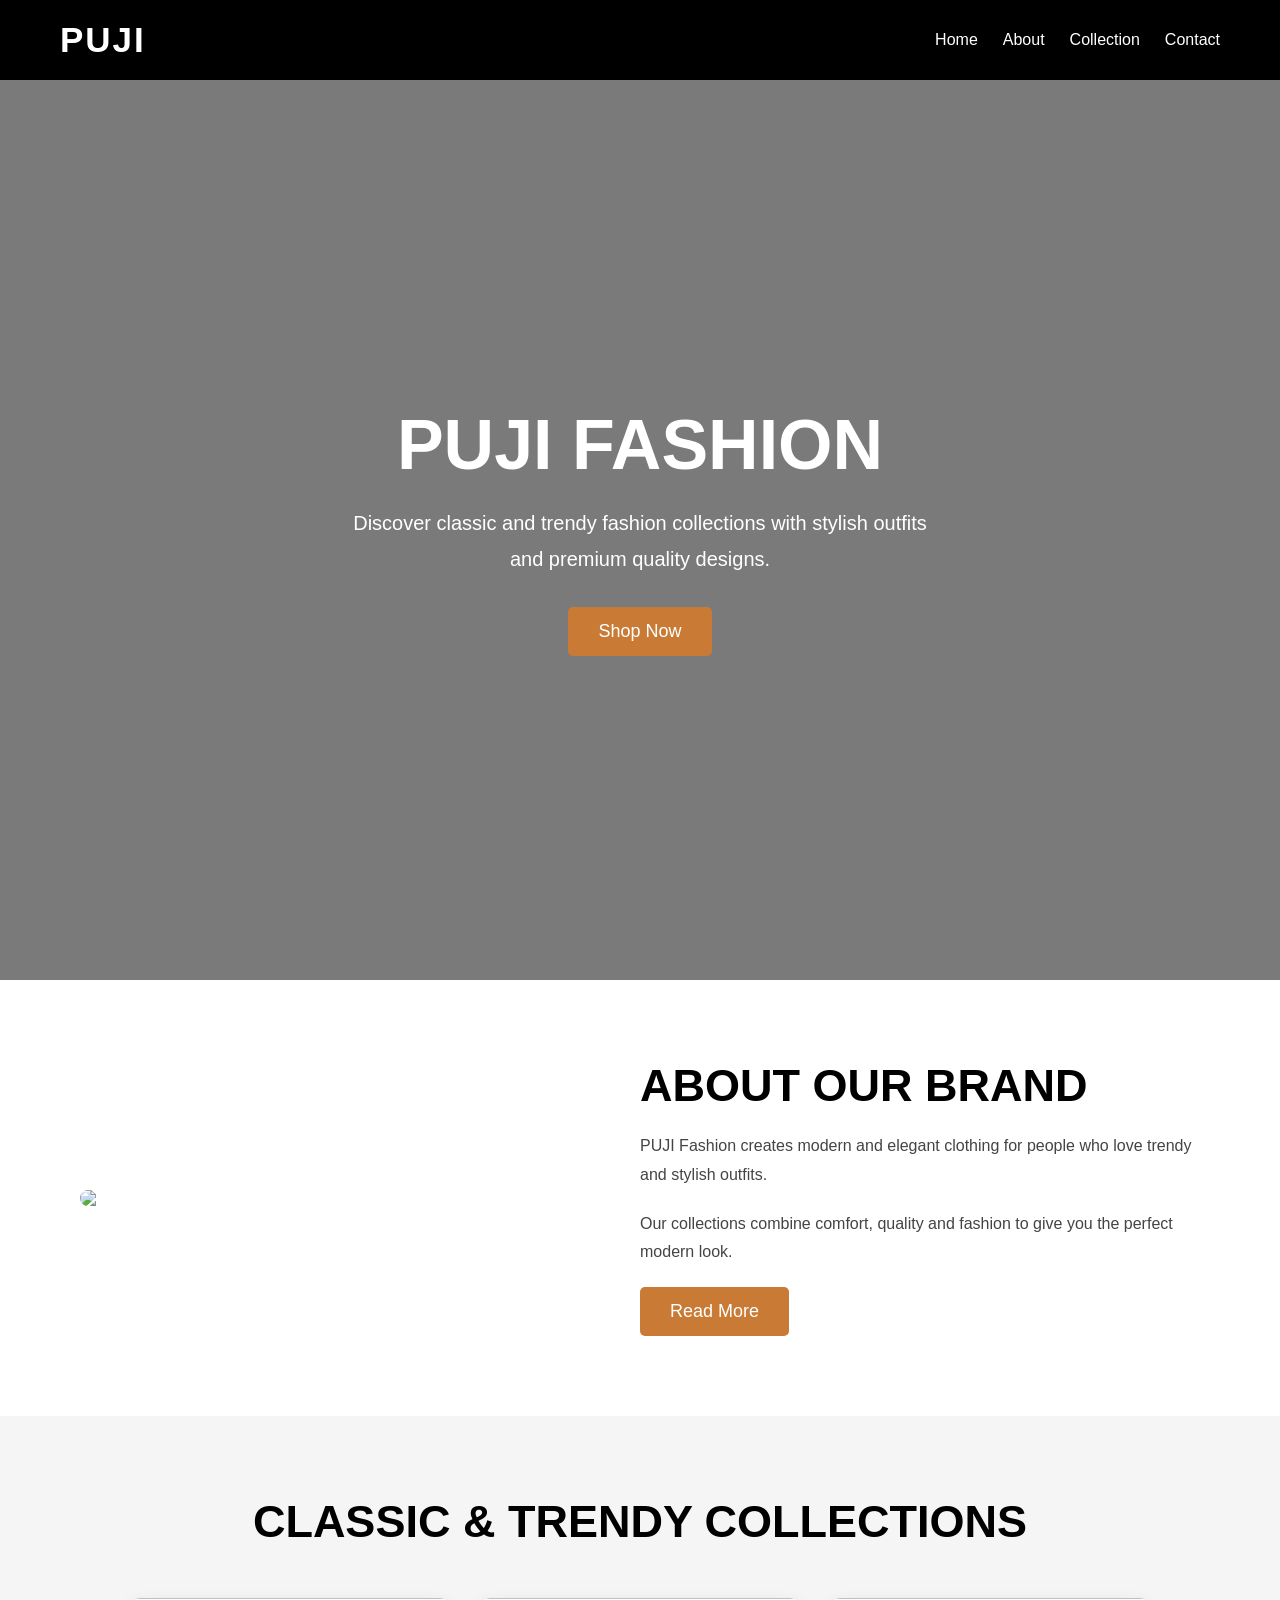
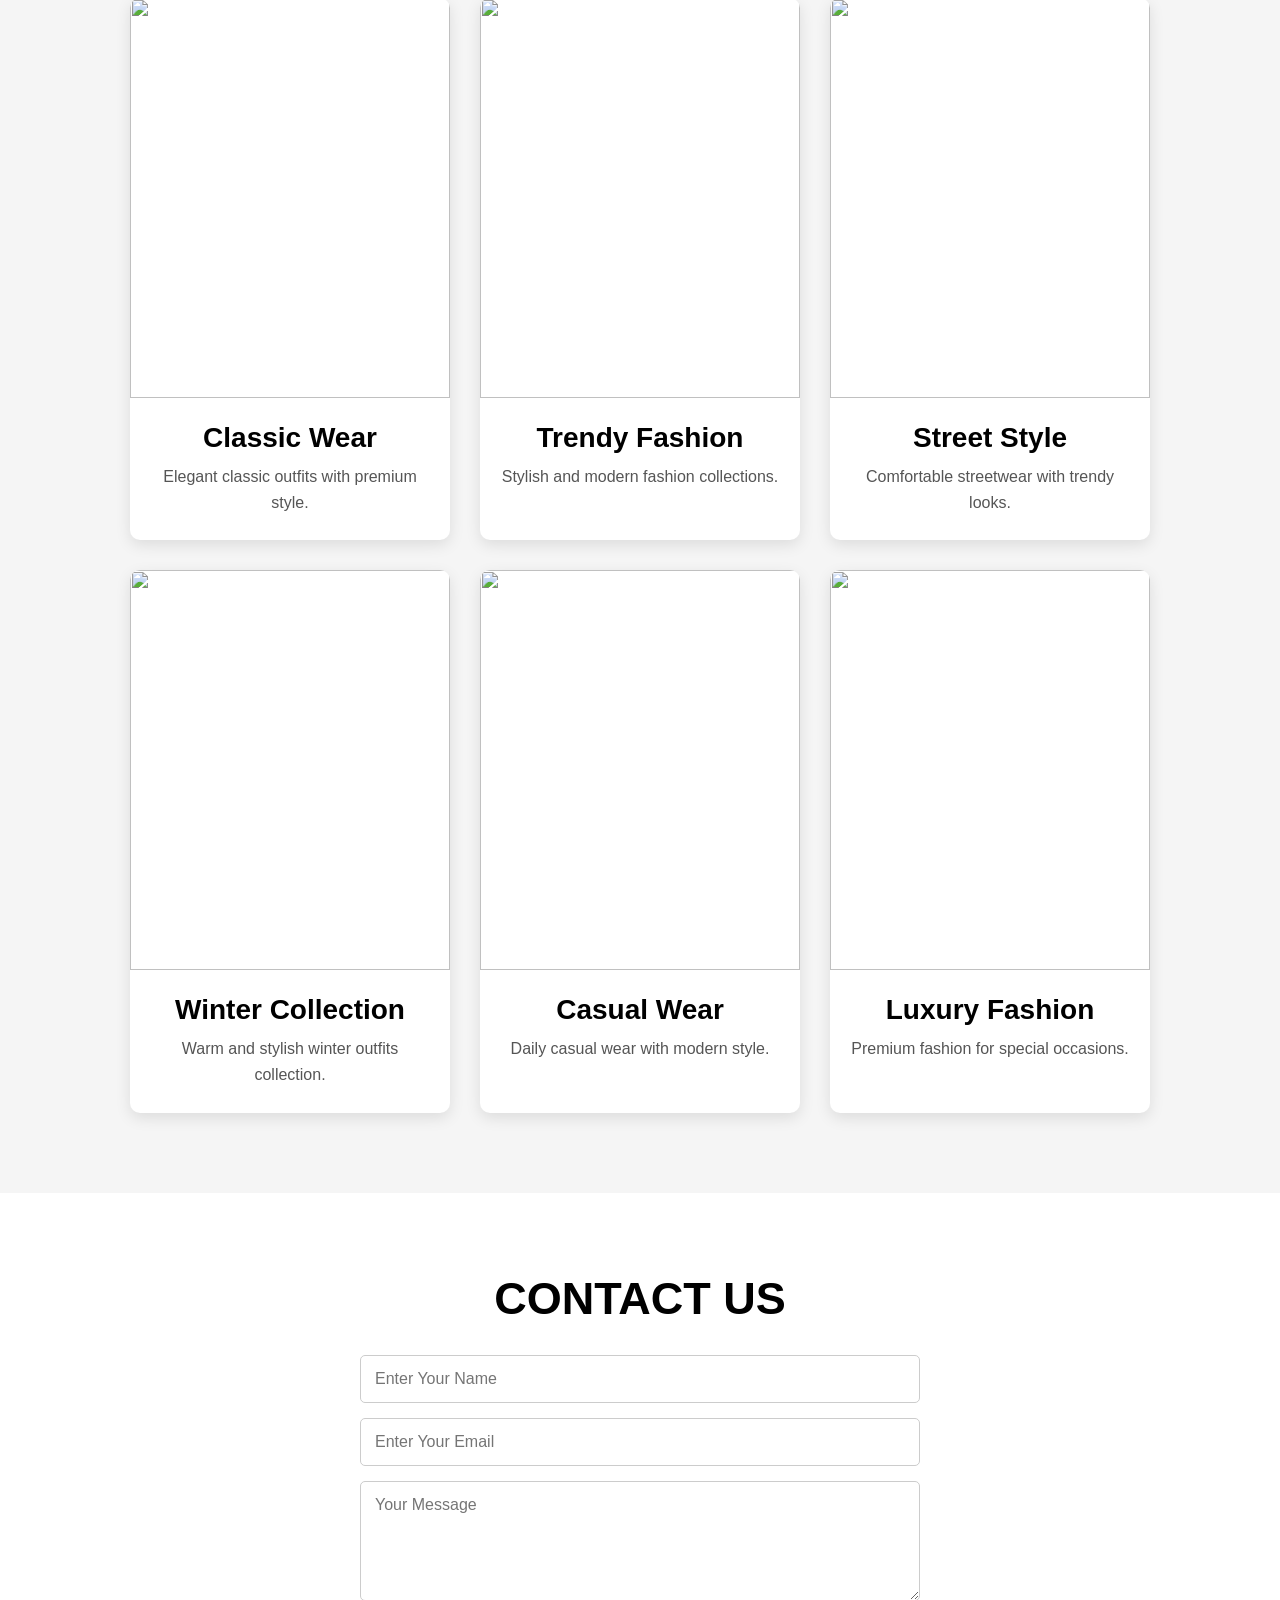
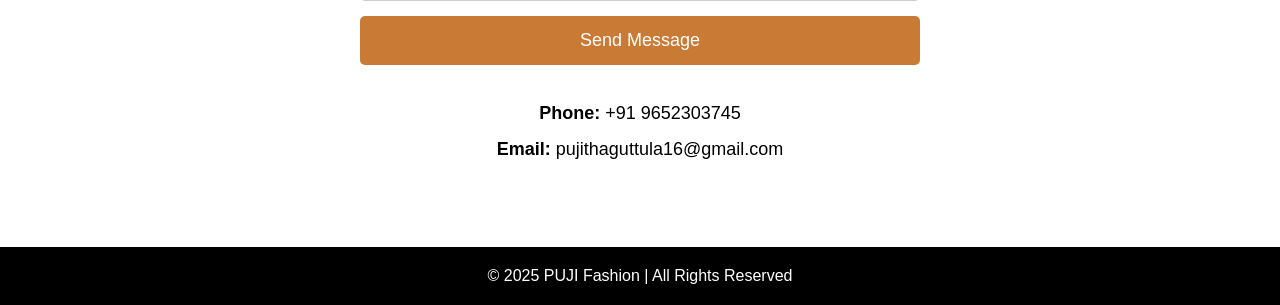
==== index.html @ 6d29a734 "Add files via upload" ====
<!DOCTYPE html>
<html lang="en">
<head>
  <meta charset="UTF-8">
  <meta name="viewport" content="width=device-width, initial-scale=1.0">

  <title>PUJI Fashion</title>

  <style>

    *{
      margin:0;
      padding:0;
      box-sizing:border-box;
      font-family:Arial, sans-serif;
    }

    body{
      background:#f5f5f5;
    }

    /* NAVBAR */

    nav{
      background:black;
      color:white;

      display:flex;
      justify-content:space-between;
      align-items:center;

      padding:20px 60px;
    }

    nav h1{
      font-size:35px;
      letter-spacing:2px;
    }

    nav ul{
      display:flex;
      list-style:none;
      gap:25px;
    }

    nav ul li a{
      color:white;
      text-decoration:none;
      font-size:16px;
    }

    nav ul li a:hover{
      color:gold;
    }

    /* HERO SECTION */

    .hero{

      height:100vh;

      background:
      linear-gradient(rgba(0,0,0,0.5),
      rgba(0,0,0,0.5)),

      url('https://images.unsplash.com/photo-1445205170230-053b83016050?w=1400');

      background-size:cover;
      background-position:center;

      display:flex;
      justify-content:center;
      align-items:center;

      text-align:center;
      color:white;
    }

    .hero-text h2{
      font-size:70px;
      margin-bottom:20px;
    }

    .hero-text p{
      font-size:20px;
      width:70%;
      margin:auto;
      line-height:1.8;
      margin-bottom:30px;
    }

    button{
      padding:14px 30px;
      background:#c97b36;
      color:white;
      border:none;
      border-radius:5px;
      font-size:18px;
      cursor:pointer;
    }

    button:hover{
      background:#a85f24;
    }

    /* ABOUT SECTION */

    .about{
      background:white;

      display:flex;
      justify-content:space-between;
      align-items:center;

      padding:80px;
    }

    .about img{
      width:400px;
      border-radius:10px;
    }

    .about-text{
      width:50%;
    }

    .about-text h2{
      font-size:45px;
      margin-bottom:20px;
    }

    .about-text p{
      line-height:1.8;
      color:#444;
      margin-bottom:20px;
    }

    /* COLLECTION SECTION */

    .collection{
      padding:80px;
      text-align:center;
    }

    .collection h2{
      font-size:45px;
      margin-bottom:50px;
    }

    .cards{
      display:flex;
      flex-wrap:wrap;
      justify-content:center;
      gap:30px;
    }

    .card{
      background:white;
      width:320px;

      border-radius:10px;
      overflow:hidden;

      box-shadow:0 5px 15px rgba(0,0,0,0.1);

      transition:0.3s;
    }

    .card:hover{
      transform:translateY(-10px);
    }

    .card img{
      width:100%;
      height:400px;
      object-fit:cover;
    }

    .card h3{
      margin:20px 0 10px;
      font-size:28px;
    }

    .card p{
      padding:0 20px 25px;
      line-height:1.6;
      color:#555;
    }

    /* CONTACT SECTION */

    .contact{
      background:white;
      padding:80px;
      text-align:center;
    }

    .contact h2{
      font-size:45px;
      margin-bottom:30px;
    }

    form{
      width:50%;
      margin:auto;

      display:flex;
      flex-direction:column;
      gap:15px;
    }

    input,
    textarea{
      padding:14px;
      font-size:16px;
      border:1px solid #ccc;
      border-radius:5px;
    }

    textarea{
      height:120px;
    }

    .details{
      margin-top:30px;
      line-height:2;
      font-size:18px;
    }

    /* FOOTER */

    footer{
      background:black;
      color:white;
      text-align:center;
      padding:20px;
    }

    /* RESPONSIVE */

    @media(max-width:900px){

      nav{
        flex-direction:column;
        gap:20px;
      }

      nav ul{
        flex-wrap:wrap;
        justify-content:center;
      }

      .hero-text h2{
        font-size:45px;
      }

      .hero-text p{
        width:90%;
      }

      .about{
        flex-direction:column;
        text-align:center;
        gap:30px;
      }

      .about img{
        width:100%;
      }

      .about-text{
        width:100%;
      }

      form{
        width:100%;
      }

    }

  </style>

</head>

<body>

  <!-- NAVBAR -->

  <nav>

    <h1>PUJI</h1>

    <ul>
      <li><a href="#">Home</a></li>
      <li><a href="#">About</a></li>
      <li><a href="#">Collection</a></li>
      <li><a href="#">Contact</a></li>
    </ul>

  </nav>

  <!-- HERO SECTION -->

  <section class="hero">

    <div class="hero-text">

      <h2>PUJI FASHION</h2>

      <p>
        Discover classic and trendy fashion collections
        with stylish outfits and premium quality designs.
      </p>

      <button>Shop Now</button>

    </div>

  </section>

  <!-- ABOUT SECTION -->

  <section class="about">

    <img src="https://images.unsplash.com/photo-1483985988355-763728e1935b?w=700">

    <div class="about-text">

      <h2>ABOUT OUR BRAND</h2>

      <p>
        PUJI Fashion creates modern and elegant clothing
        for people who love trendy and stylish outfits.
      </p>

      <p>
        Our collections combine comfort, quality and
        fashion to give you the perfect modern look.
      </p>

      <button>Read More</button>

    </div>

  </section>

  <!-- COLLECTION SECTION -->

  <section class="collection">

    <h2>CLASSIC & TRENDY COLLECTIONS</h2>

    <div class="cards">

      <!-- CARD 1 -->

      <div class="card">

        <img src="https://images.unsplash.com/photo-1521572267360-ee0c2909d518?w=700">

        <h3>Classic Wear</h3>

        <p>
          Elegant classic outfits with premium style.
        </p>

      </div>

      <!-- CARD 2 -->

      <div class="card">

        <img src="https://images.unsplash.com/photo-1496747611176-843222e1e57c?w=700">

        <h3>Trendy Fashion</h3>

        <p>
          Stylish and modern fashion collections.
        </p>

      </div>

      <!-- CARD 3 -->

      <div class="card">

        <img src="https://images.unsplash.com/photo-1512436991641-6745cdb1723f?w=700">

        <h3>Street Style</h3>

        <p>
          Comfortable streetwear with trendy looks.
        </p>

      </div>

      <!-- CARD 4 -->

      <div class="card">

        <img src="https://images.unsplash.com/photo-1509631179647-0177331693ae?w=700">

        <h3>Winter Collection</h3>

        <p>
          Warm and stylish winter outfits collection.
        </p>

      </div>

      <!-- CARD 5 -->

      <div class="card">

        <img src="https://images.unsplash.com/photo-1529139574466-a303027c1d8b?w=700">

        <h3>Casual Wear</h3>

        <p>
          Daily casual wear with modern style.
        </p>

      </div>

      <!-- CARD 6 -->

      <div class="card">

        <img src="https://images.unsplash.com/photo-1495385794356-15371f348c31?w=700">

        <h3>Luxury Fashion</h3>

        <p>
          Premium fashion for special occasions.
        </p>

      </div>

    </div>

  </section>

  <!-- CONTACT SECTION -->

  <section class="contact">

    <h2>CONTACT US</h2>

    <form>

      <input type="text" placeholder="Enter Your Name">

      <input type="email" placeholder="Enter Your Email">

      <textarea placeholder="Your Message"></textarea>

      <button>Send Message</button>

    </form>

    <div class="details">

      <p><b>Phone:</b> +91 9652303745</p>

      <p><b>Email:</b> pujithaguttula16@gmail.com</p>

    </div>

  </section>

  <!-- FOOTER -->

  <footer>

    <p>© 2025 PUJI Fashion | All Rights Reserved</p>

  </footer>

</body>
</html>
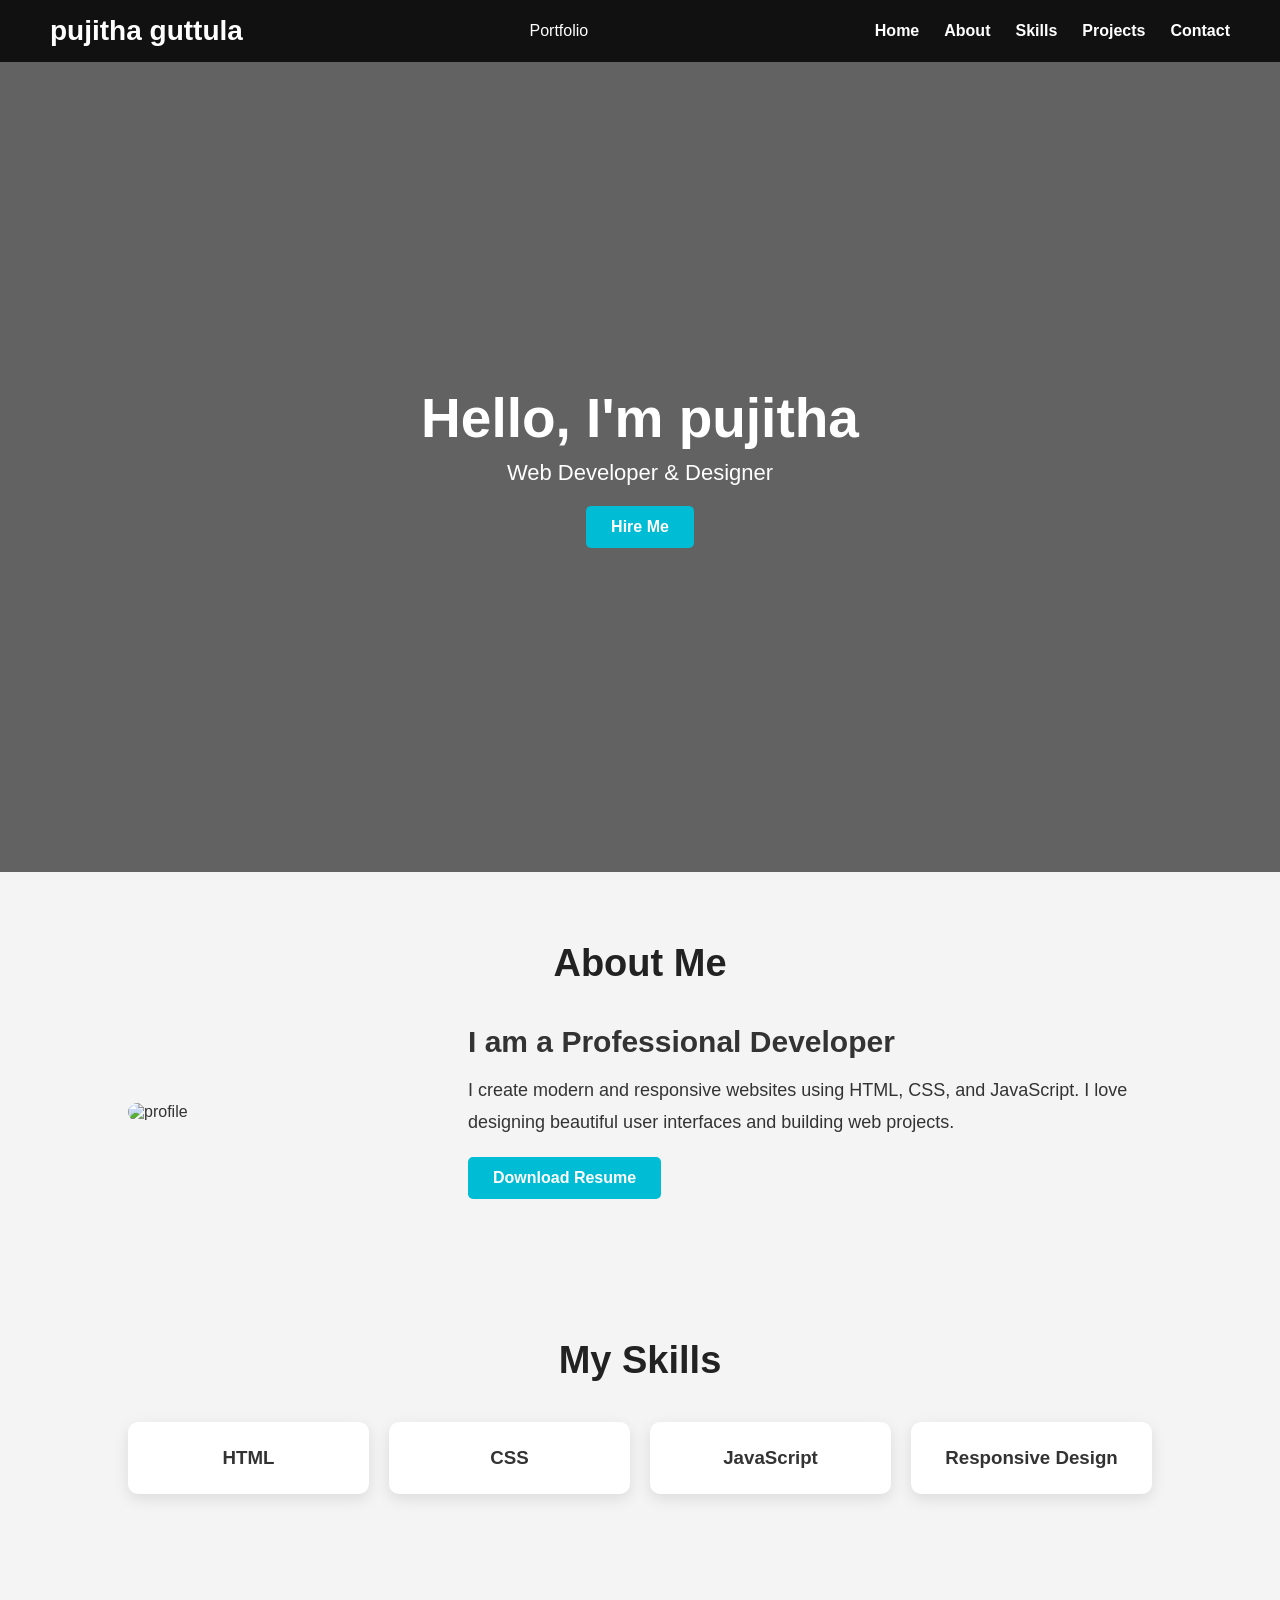
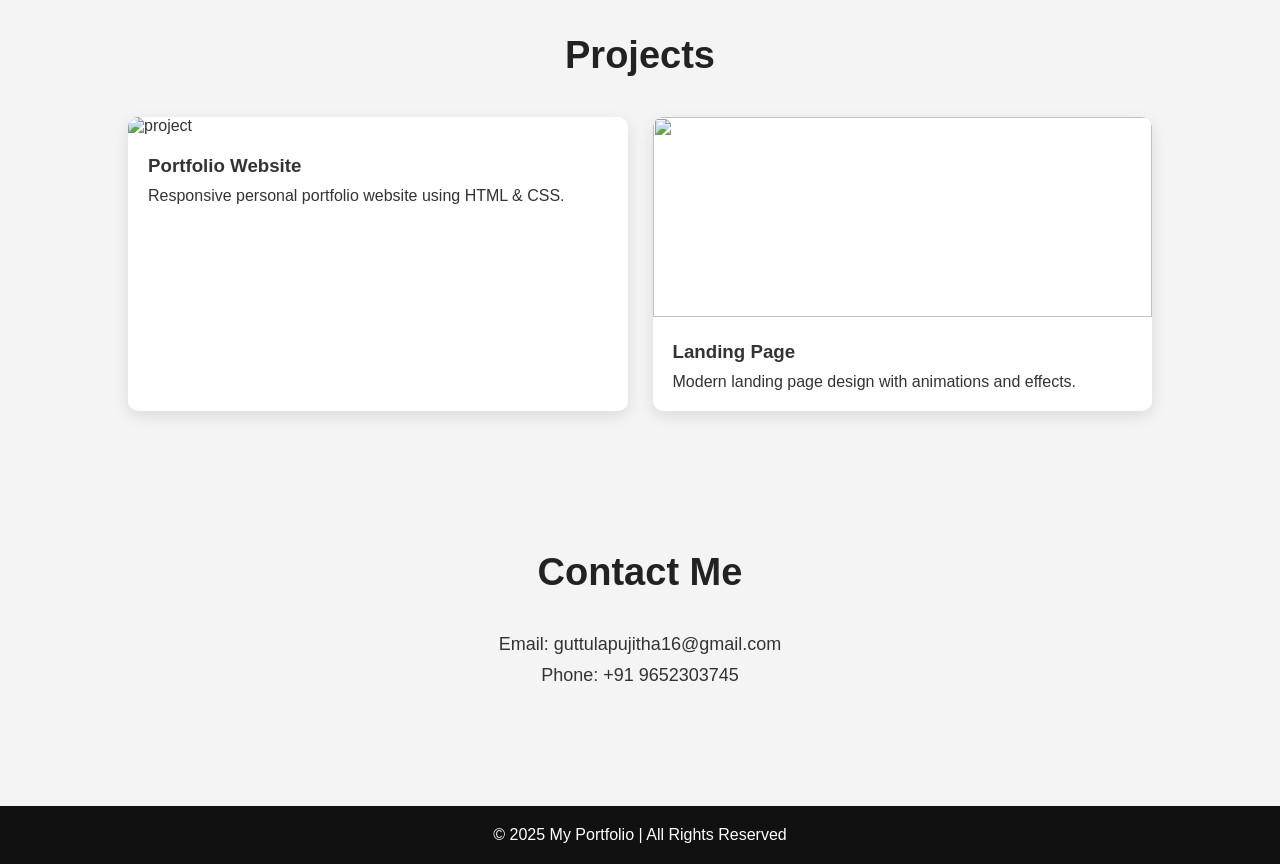
==== commit 9eb58387: "Add files via upload" ====
--- a/index.html
+++ b/index.html
@@ -1,480 +1,333 @@
 <!DOCTYPE html>
 <html lang="en">
 <head>
-  <meta charset="UTF-8">
-  <meta name="viewport" content="width=device-width, initial-scale=1.0">
-
-  <title>PUJI Fashion</title>
-
-  <style>
-
-    *{
-      margin:0;
-      padding:0;
-      box-sizing:border-box;
-      font-family:Arial, sans-serif;
-    }
-
-    body{
-      background:#f5f5f5;
-    }
-
-    /* NAVBAR */
-
-    nav{
-      background:black;
-      color:white;
-
-      display:flex;
-      justify-content:space-between;
-      align-items:center;
-
-      padding:20px 60px;
-    }
-
-    nav h1{
-      font-size:35px;
-      letter-spacing:2px;
-    }
-
-    nav ul{
-      display:flex;
-      list-style:none;
-      gap:25px;
-    }
-
-    nav ul li a{
-      color:white;
-      text-decoration:none;
-      font-size:16px;
-    }
-
-    nav ul li a:hover{
-      color:gold;
-    }
-
-    /* HERO SECTION */
-
-    .hero{
-
-      height:100vh;
-
-      background:
-      linear-gradient(rgba(0,0,0,0.5),
-      rgba(0,0,0,0.5)),
-
-      url('https://images.unsplash.com/photo-1445205170230-053b83016050?w=1400');
-
-      background-size:cover;
-      background-position:center;
-
-      display:flex;
-      justify-content:center;
-      align-items:center;
-
-      text-align:center;
-      color:white;
-    }
-
-    .hero-text h2{
-      font-size:70px;
-      margin-bottom:20px;
-    }
-
-    .hero-text p{
-      font-size:20px;
-      width:70%;
-      margin:auto;
-      line-height:1.8;
-      margin-bottom:30px;
-    }
-
-    button{
-      padding:14px 30px;
-      background:#c97b36;
-      color:white;
-      border:none;
-      border-radius:5px;
-      font-size:18px;
-      cursor:pointer;
-    }
-
-    button:hover{
-      background:#a85f24;
-    }
-
-    /* ABOUT SECTION */
-
-    .about{
-      background:white;
-
-      display:flex;
-      justify-content:space-between;
-      align-items:center;
-
-      padding:80px;
-    }
-
-    .about img{
-      width:400px;
-      border-radius:10px;
-    }
-
-    .about-text{
-      width:50%;
-    }
-
-    .about-text h2{
-      font-size:45px;
-      margin-bottom:20px;
-    }
-
-    .about-text p{
-      line-height:1.8;
-      color:#444;
-      margin-bottom:20px;
-    }
-
-    /* COLLECTION SECTION */
-
-    .collection{
-      padding:80px;
-      text-align:center;
-    }
-
-    .collection h2{
-      font-size:45px;
-      margin-bottom:50px;
-    }
-
-    .cards{
-      display:flex;
-      flex-wrap:wrap;
-      justify-content:center;
-      gap:30px;
-    }
-
-    .card{
-      background:white;
-      width:320px;
-
-      border-radius:10px;
-      overflow:hidden;
-
-      box-shadow:0 5px 15px rgba(0,0,0,0.1);
-
-      transition:0.3s;
-    }
-
-    .card:hover{
-      transform:translateY(-10px);
-    }
-
-    .card img{
-      width:100%;
-      height:400px;
-      object-fit:cover;
-    }
-
-    .card h3{
-      margin:20px 0 10px;
-      font-size:28px;
-    }
-
-    .card p{
-      padding:0 20px 25px;
-      line-height:1.6;
-      color:#555;
-    }
-
-    /* CONTACT SECTION */
-
-    .contact{
-      background:white;
-      padding:80px;
-      text-align:center;
-    }
-
-    .contact h2{
-      font-size:45px;
-      margin-bottom:30px;
-    }
-
-    form{
-      width:50%;
-      margin:auto;
-
-      display:flex;
-      flex-direction:column;
-      gap:15px;
-    }
-
-    input,
-    textarea{
-      padding:14px;
-      font-size:16px;
-      border:1px solid #ccc;
-      border-radius:5px;
-    }
-
-    textarea{
-      height:120px;
-    }
-
-    .details{
-      margin-top:30px;
-      line-height:2;
-      font-size:18px;
-    }
-
-    /* FOOTER */
-
-    footer{
-      background:black;
-      color:white;
-      text-align:center;
-      padding:20px;
-    }
-
-    /* RESPONSIVE */
-
-    @media(max-width:900px){
-
-      nav{
-        flex-direction:column;
-        gap:20px;
-      }
-
-      nav ul{
-        flex-wrap:wrap;
-        justify-content:center;
-      }
-
-      .hero-text h2{
-        font-size:45px;
-      }
-
-      .hero-text p{
-        width:90%;
-      }
-
-      .about{
-        flex-direction:column;
-        text-align:center;
-        gap:30px;
-      }
-
-      .about img{
-        width:100%;
-      }
-
-      .about-text{
-        width:100%;
-      }
-
-      form{
-        width:100%;
-      }
-
-    }
-
-  </style>
-
+    <meta charset="UTF-8" />
+    <meta name="viewport" content="width=device-width, initial-scale=1.0"/>
+    <title>Personal Portfolio</title>
+
+    <style>
+        *{
+            margin:0;
+            padding:0;
+            box-sizing:border-box;
+            font-family: Arial, Helvetica, sans-serif;
+        }
+
+        body{
+            background:#f4f4f4;
+            color:#333;
+        }
+
+        /* Navbar */
+        nav{
+            background:#111;
+            color:white;
+            padding:15px 50px;
+            display:flex;
+            justify-content:space-between;
+            align-items:center;
+        }
+
+        nav h2{
+            font-size:28px;
+        }
+
+        nav ul{
+            list-style:none;
+            display:flex;
+            gap:25px;
+        }
+
+        nav ul li a{
+            color:white;
+            text-decoration:none;
+            font-weight:bold;
+            transition:0.3s;
+        }
+
+        nav ul li a:hover{
+            color:#00bcd4;
+        }
+
+        /* Hero Section */
+        .hero{
+            height:90vh;
+            background:linear-gradient(rgba(0,0,0,0.6),rgba(0,0,0,0.6)),
+            url('photo.jpg');
+            background-size:cover;
+            background-position:center;
+            display:flex;
+            align-items:center;
+            justify-content:center;
+            text-align:center;
+            color:white;
+            padding:20px;
+        }
+
+        .hero-content h1{
+            font-size:55px;
+            margin-bottom:10px;
+        }
+
+        .hero-content p{
+            font-size:22px;
+            margin-bottom:20px;
+        }
+
+        .btn{
+            display:inline-block;
+            padding:12px 25px;
+            background:#00bcd4;
+            color:white;
+            text-decoration:none;
+            border-radius:5px;
+            font-weight:bold;
+            transition:0.3s;
+        }
+
+        .btn:hover{
+            background:#0097a7;
+        }
+
+        /* Section */
+        section{
+            padding:70px 10%;
+        }
+
+        .title{
+            text-align:center;
+            margin-bottom:40px;
+            font-size:38px;
+            color:#222;
+        }
+
+        /* About */
+        .about{
+            display:flex;
+            flex-wrap:wrap;
+            align-items:center;
+            gap:40px;
+        }
+
+        .about img{
+            width:300px;
+            border-radius:15px;
+        }
+
+        .about-text{
+            flex:1;
+        }
+
+        .about-text h3{
+            font-size:30px;
+            margin-bottom:15px;
+        }
+
+        .about-text p{
+            line-height:1.8;
+            font-size:18px;
+        }
+
+        /* Skills */
+        .skills-container{
+            display:grid;
+            grid-template-columns:repeat(auto-fit,minmax(200px,1fr));
+            gap:20px;
+        }
+
+        .skill-box{
+            background:white;
+            padding:25px;
+            border-radius:10px;
+            text-align:center;
+            box-shadow:0 5px 15px rgba(0,0,0,0.1);
+            transition:0.3s;
+        }
+
+        .skill-box:hover{
+            transform:translateY(-5px);
+        }
+
+        /* Projects */
+        .projects{
+            display:grid;
+            grid-template-columns:repeat(auto-fit,minmax(250px,1fr));
+            gap:25px;
+        }
+
+        .project-card{
+            background:white;
+            border-radius:10px;
+            overflow:hidden;
+            box-shadow:0 5px 15px rgba(0,0,0,0.1);
+        }
+
+        .project-card img{
+            width:100%;
+            height:200px;
+            object-fit:cover;
+        }
+
+        .project-card .content{
+            padding:20px;
+        }
+
+        .project-card h3{
+            margin-bottom:10px;
+        }
+
+        /* Contact */
+        .contact{
+            text-align:center;
+        }
+
+        .contact p{
+            margin:10px 0;
+            font-size:18px;
+        }
+
+        /* Footer */
+        footer{
+            background:#111;
+            color:white;
+            text-align:center;
+            padding:20px;
+            margin-top:40px;
+        }
+
+        @media(max-width:768px){
+            .hero-content h1{
+                font-size:40px;
+            }
+
+            nav{
+                flex-direction:column;
+                gap:15px;
+            }
+
+            nav ul{
+                flex-wrap:wrap;
+                justify-content:center;
+            }
+
+            .about{
+                flex-direction:column;
+                text-align:center;
+            }
+        }
+    </style>
 </head>
-
 <body>
 
-  <!-- NAVBAR -->
-
-  <nav>
-
-    <h1>PUJI</h1>
-
-    <ul>
-      <li><a href="#">Home</a></li>
-      <li><a href="#">About</a></li>
-      <li><a href="#">Collection</a></li>
-      <li><a href="#">Contact</a></li>
-    </ul>
-
-  </nav>
-
-  <!-- HERO SECTION -->
-
-  <section class="hero">
-
-    <div class="hero-text">
-
-      <h2>PUJI FASHION</h2>
-
-      <p>
-        Discover classic and trendy fashion collections
-        with stylish outfits and premium quality designs.
-      </p>
-
-      <button>Shop Now</button>
-
-    </div>
-
-  </section>
-
-  <!-- ABOUT SECTION -->
-
-  <section class="about">
-
-    <img src="https://images.unsplash.com/photo-1483985988355-763728e1935b?w=700">
-
-    <div class="about-text">
-
-      <h2>ABOUT OUR BRAND</h2>
-
-      <p>
-        PUJI Fashion creates modern and elegant clothing
-        for people who love trendy and stylish outfits.
-      </p>
-
-      <p>
-        Our collections combine comfort, quality and
-        fashion to give you the perfect modern look.
-      </p>
-
-      <button>Read More</button>
-
-    </div>
-
-  </section>
-
-  <!-- COLLECTION SECTION -->
-
-  <section class="collection">
-
-    <h2>CLASSIC & TRENDY COLLECTIONS</h2>
-
-    <div class="cards">
-
-      <!-- CARD 1 -->
-
-      <div class="card">
-
-        <img src="https://images.unsplash.com/photo-1521572267360-ee0c2909d518?w=700">
-
-        <h3>Classic Wear</h3>
-
-        <p>
-          Elegant classic outfits with premium style.
-        </p>
-
-      </div>
-
-      <!-- CARD 2 -->
-
-      <div class="card">
-
-        <img src="https://images.unsplash.com/photo-1496747611176-843222e1e57c?w=700">
-
-        <h3>Trendy Fashion</h3>
-
-        <p>
-          Stylish and modern fashion collections.
-        </p>
-
-      </div>
-
-      <!-- CARD 3 -->
-
-      <div class="card">
-
-        <img src="https://images.unsplash.com/photo-1512436991641-6745cdb1723f?w=700">
-
-        <h3>Street Style</h3>
-
-        <p>
-          Comfortable streetwear with trendy looks.
-        </p>
-
-      </div>
-
-      <!-- CARD 4 -->
-
-      <div class="card">
-
-        <img src="https://images.unsplash.com/photo-1509631179647-0177331693ae?w=700">
-
-        <h3>Winter Collection</h3>
-
-        <p>
-          Warm and stylish winter outfits collection.
-        </p>
-
-      </div>
-
-      <!-- CARD 5 -->
-
-      <div class="card">
-
-        <img src="https://images.unsplash.com/photo-1529139574466-a303027c1d8b?w=700">
-
-        <h3>Casual Wear</h3>
-
-        <p>
-          Daily casual wear with modern style.
-        </p>
-
-      </div>
-
-      <!-- CARD 6 -->
-
-      <div class="card">
-
-        <img src="https://images.unsplash.com/photo-1495385794356-15371f348c31?w=700">
-
-        <h3>Luxury Fashion</h3>
-
-        <p>
-          Premium fashion for special occasions.
-        </p>
-
-      </div>
-
-    </div>
-
-  </section>
-
-  <!-- CONTACT SECTION -->
-
-  <section class="contact">
-
-    <h2>CONTACT US</h2>
-
-    <form>
-
-      <input type="text" placeholder="Enter Your Name">
-
-      <input type="email" placeholder="Enter Your Email">
-
-      <textarea placeholder="Your Message"></textarea>
-
-      <button>Send Message</button>
-
-    </form>
-
-    <div class="details">
-
-      <p><b>Phone:</b> +91 9652303745</p>
-
-      <p><b>Email:</b> pujithaguttula16@gmail.com</p>
-
-    </div>
-
-  </section>
-
-  <!-- FOOTER -->
-
-  <footer>
-
-    <p>© 2025 PUJI Fashion | All Rights Reserved</p>
-
-  </footer>
+    <!-- Navbar -->
+    <nav>
+        <h2>pujitha guttula</h2> Portfolio</h2>
+
+        <ul>
+            <li><a href="#">Home</a></li>
+            <li><a href="#">About</a></li>
+            <li><a href="#">Skills</a></li>
+            <li><a href="#">Projects</a></li>
+            <li><a href="#">Contact</a></li>
+        </ul>
+    </nav>
+
+    <!-- Hero Section -->
+    <section class="hero">
+        <div class="hero-content">
+            <h1>Hello, I'm pujitha</h1>
+            <p>Web Developer & Designer</p>
+
+            <a href="#" class="btn">Hire Me</a>
+        </div>
+    </section>
+
+    <!-- About -->
+    <section>
+        <h2 class="title">About Me</h2>
+
+        <div class="about">
+            <img src="photo.jpg" alt="profile">
+
+            <div class="about-text">
+                <h3>I am a Professional Developer</h3>
+
+                <p>
+                    I create modern and responsive websites using HTML, CSS, and JavaScript.
+                    I love designing beautiful user interfaces and building web projects.
+                </p>
+
+                <br>
+
+                <a href="resume.pdf" class="btn" download>Download Resume</a>
+            </div>
+        </div>
+    </section>
+
+    <!-- Skills -->
+    <section>
+        <h2 class="title">My Skills</h2>
+
+        <div class="skills-container">
+
+            <div class="skill-box">
+                <h3>HTML</h3>
+            </div>
+
+            <div class="skill-box">
+                <h3>CSS</h3>
+            </div>
+
+            <div class="skill-box">
+                <h3>JavaScript</h3>
+            </div>
+
+            <div class="skill-box">
+                <h3>Responsive Design</h3>
+            </div>
+
+        </div>
+    </section>
+
+    <!-- Projects -->
+    <section>
+        <h2 class="title">Projects</h2>
+
+        <div class="projects">
+
+            <div class="project-card">
+                <img src="https://images.unsplash.com/photo-1498050108023-c5249f4df085" alt="project">
+
+                <div class="content">
+                    <h3>Portfolio Website</h3>
+                    <p>Responsive personal portfolio website using HTML & CSS.</p>
+                </div>
+            </div>
+
+            <div class="project-card">
+                <img src="https://images.unsplash.com/photo-1461749280684-dccba630e2f6">
+
+                <div class="content">
+                    <h3>Landing Page</h3>
+                    <p>Modern landing page design with animations and effects.</p>
+                </div>
+            </div>
+
+        </div>
+    </section>
+
+    <!-- Contact -->
+    <section class="contact">
+        <h2 class="title">Contact Me</h2>
+
+        <p>Email: guttulapujitha16@gmail.com</p>
+        <p>Phone: +91 9652303745</p>
+    </section>
+
+    <!-- Footer -->
+    <footer>
+        <p>© 2025 My Portfolio | All Rights Reserved</p>
+    </footer>
 
 </body>
 </html>
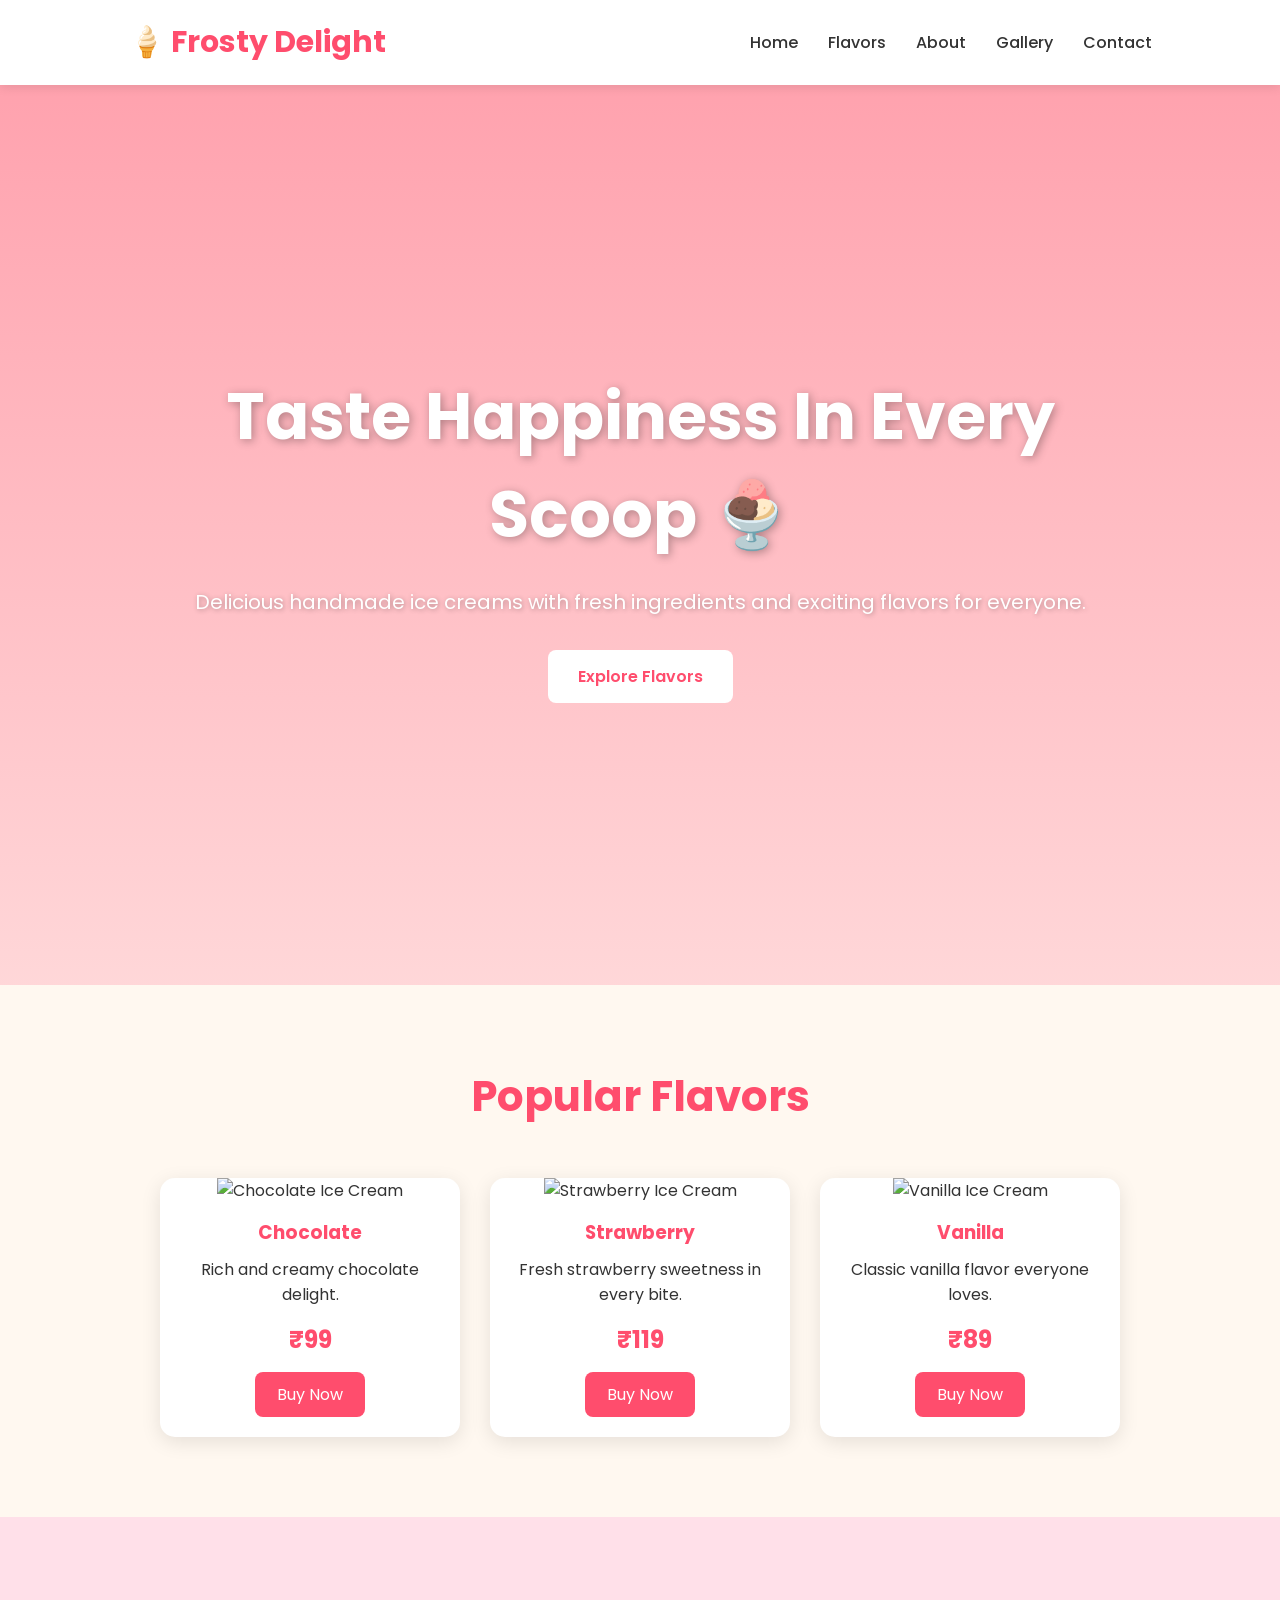
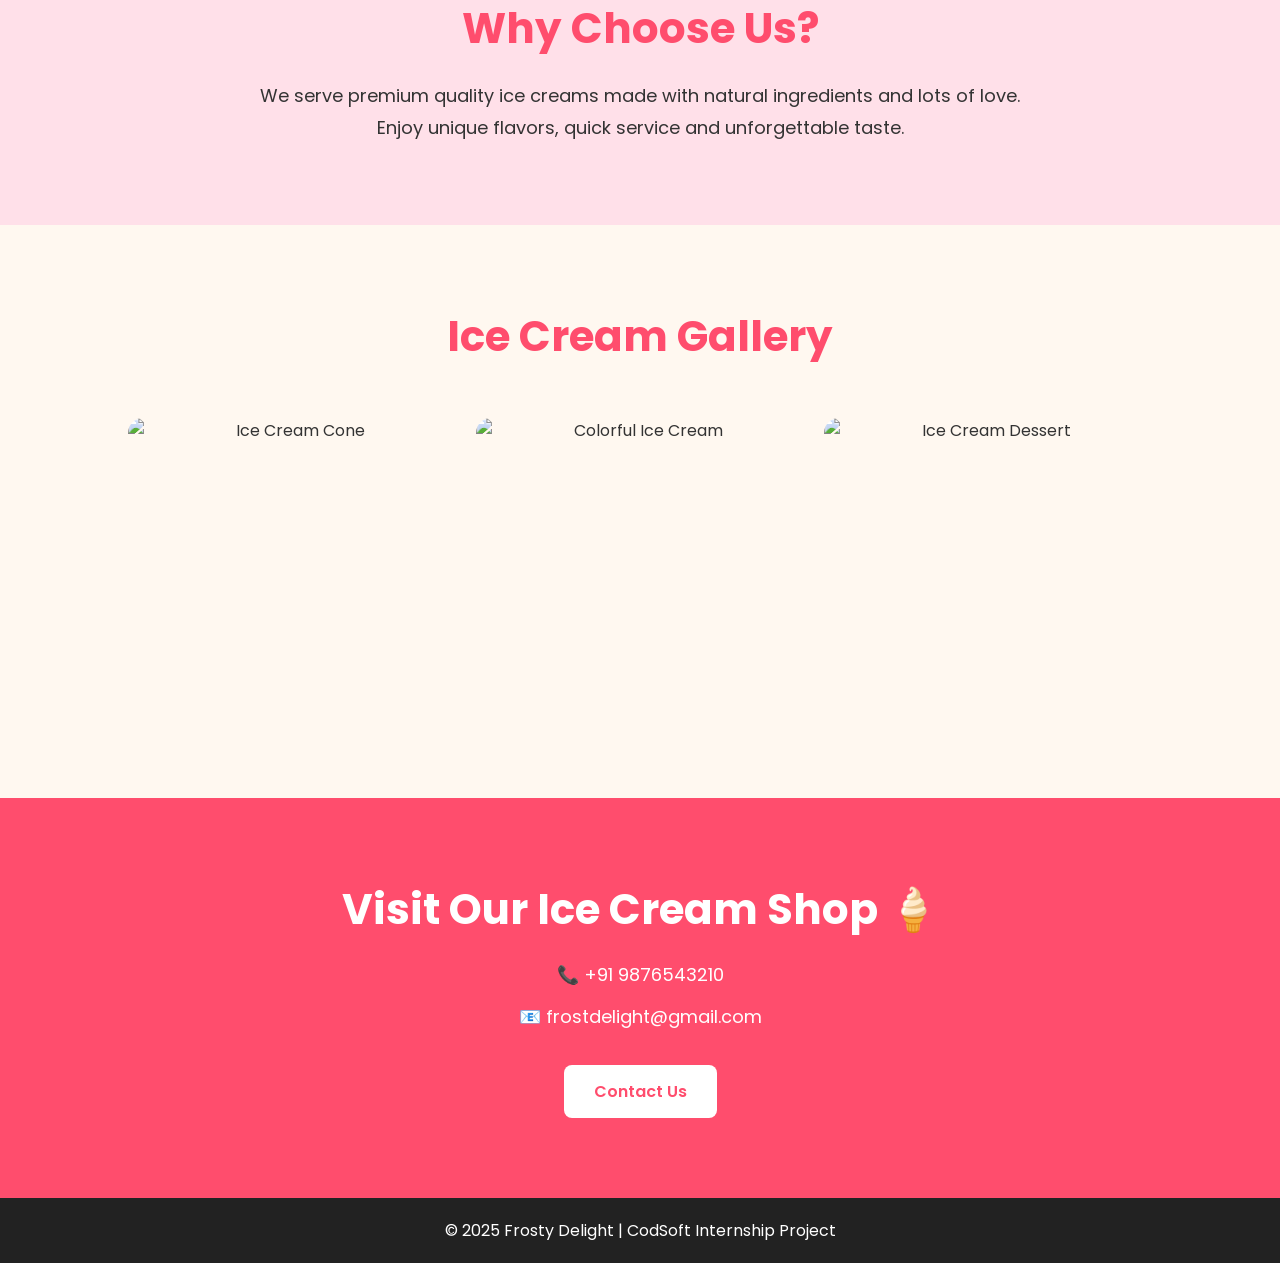
==== commit 225bda76: "Add files via upload" ====
--- a/index.html
+++ b/index.html
@@ -1,333 +1,194 @@
 <!DOCTYPE html>
 <html lang="en">
+
 <head>
-    <meta charset="UTF-8" />
-    <meta name="viewport" content="width=device-width, initial-scale=1.0"/>
-    <title>Personal Portfolio</title>
 
-    <style>
-        *{
-            margin:0;
-            padding:0;
-            box-sizing:border-box;
-            font-family: Arial, Helvetica, sans-serif;
-        }
+    <meta charset="UTF-8">
+    <meta name="viewport" content="width=device-width, initial-scale=1.0">
 
-        body{
-            background:#f4f4f4;
-            color:#333;
-        }
+    <title>Frosty Delight Ice Cream Shop</title>
 
-        /* Navbar */
-        nav{
-            background:#111;
-            color:white;
-            padding:15px 50px;
-            display:flex;
-            justify-content:space-between;
-            align-items:center;
-        }
+    <!-- CSS File -->
+    <link rel="stylesheet" href="style.css">
 
-        nav h2{
-            font-size:28px;
-        }
+    <!-- Google Font -->
+    <link rel="preconnect" href="https://fonts.googleapis.com">
 
-        nav ul{
-            list-style:none;
-            display:flex;
-            gap:25px;
-        }
+    <link href="https://fonts.googleapis.com/css2?family=Poppins:wght@300;400;500;600;700&display=swap"
+        rel="stylesheet">
 
-        nav ul li a{
-            color:white;
-            text-decoration:none;
-            font-weight:bold;
-            transition:0.3s;
-        }
+</head>
 
-        nav ul li a:hover{
-            color:#00bcd4;
-        }
-
-        /* Hero Section */
-        .hero{
-            height:90vh;
-            background:linear-gradient(rgba(0,0,0,0.6),rgba(0,0,0,0.6)),
-            url('photo.jpg');
-            background-size:cover;
-            background-position:center;
-            display:flex;
-            align-items:center;
-            justify-content:center;
-            text-align:center;
-            color:white;
-            padding:20px;
-        }
-
-        .hero-content h1{
-            font-size:55px;
-            margin-bottom:10px;
-        }
-
-        .hero-content p{
-            font-size:22px;
-            margin-bottom:20px;
-        }
-
-        .btn{
-            display:inline-block;
-            padding:12px 25px;
-            background:#00bcd4;
-            color:white;
-            text-decoration:none;
-            border-radius:5px;
-            font-weight:bold;
-            transition:0.3s;
-        }
-
-        .btn:hover{
-            background:#0097a7;
-        }
-
-        /* Section */
-        section{
-            padding:70px 10%;
-        }
-
-        .title{
-            text-align:center;
-            margin-bottom:40px;
-            font-size:38px;
-            color:#222;
-        }
-
-        /* About */
-        .about{
-            display:flex;
-            flex-wrap:wrap;
-            align-items:center;
-            gap:40px;
-        }
-
-        .about img{
-            width:300px;
-            border-radius:15px;
-        }
-
-        .about-text{
-            flex:1;
-        }
-
-        .about-text h3{
-            font-size:30px;
-            margin-bottom:15px;
-        }
-
-        .about-text p{
-            line-height:1.8;
-            font-size:18px;
-        }
-
-        /* Skills */
-        .skills-container{
-            display:grid;
-            grid-template-columns:repeat(auto-fit,minmax(200px,1fr));
-            gap:20px;
-        }
-
-        .skill-box{
-            background:white;
-            padding:25px;
-            border-radius:10px;
-            text-align:center;
-            box-shadow:0 5px 15px rgba(0,0,0,0.1);
-            transition:0.3s;
-        }
-
-        .skill-box:hover{
-            transform:translateY(-5px);
-        }
-
-        /* Projects */
-        .projects{
-            display:grid;
-            grid-template-columns:repeat(auto-fit,minmax(250px,1fr));
-            gap:25px;
-        }
-
-        .project-card{
-            background:white;
-            border-radius:10px;
-            overflow:hidden;
-            box-shadow:0 5px 15px rgba(0,0,0,0.1);
-        }
-
-        .project-card img{
-            width:100%;
-            height:200px;
-            object-fit:cover;
-        }
-
-        .project-card .content{
-            padding:20px;
-        }
-
-        .project-card h3{
-            margin-bottom:10px;
-        }
-
-        /* Contact */
-        .contact{
-            text-align:center;
-        }
-
-        .contact p{
-            margin:10px 0;
-            font-size:18px;
-        }
-
-        /* Footer */
-        footer{
-            background:#111;
-            color:white;
-            text-align:center;
-            padding:20px;
-            margin-top:40px;
-        }
-
-        @media(max-width:768px){
-            .hero-content h1{
-                font-size:40px;
-            }
-
-            nav{
-                flex-direction:column;
-                gap:15px;
-            }
-
-            nav ul{
-                flex-wrap:wrap;
-                justify-content:center;
-            }
-
-            .about{
-                flex-direction:column;
-                text-align:center;
-            }
-        }
-    </style>
-</head>
 <body>
 
     <!-- Navbar -->
-    <nav>
-        <h2>pujitha guttula</h2> Portfolio</h2>
 
-        <ul>
-            <li><a href="#">Home</a></li>
-            <li><a href="#">About</a></li>
-            <li><a href="#">Skills</a></li>
-            <li><a href="#">Projects</a></li>
-            <li><a href="#">Contact</a></li>
-        </ul>
-    </nav>
+    <header>
+
+        <nav class="navbar">
+
+            <h1 class="logo">🍦 Frosty Delight</h1>
+
+            <ul class="nav-links">
+
+                <li><a href="#home">Home</a></li>
+                <li><a href="#flavors">Flavors</a></li>
+                <li><a href="#about">About</a></li>
+                <li><a href="#gallery">Gallery</a></li>
+                <li><a href="#contact">Contact</a></li>
+
+            </ul>
+
+        </nav>
+
+    </header>
 
     <!-- Hero Section -->
-    <section class="hero">
-        <div class="hero-content">
-            <h1>Hello, I'm pujitha</h1>
-            <p>Web Developer & Designer</p>
 
-            <a href="#" class="btn">Hire Me</a>
+    <section class="hero" id="home">
+
+        <div class="hero-text">
+
+            <h2>Taste Happiness In Every Scoop 🍨</h2>
+
+            <p>
+                Delicious handmade ice creams with fresh ingredients
+                and exciting flavors for everyone.
+            </p>
+
+            <a href="#flavors" class="btn">Explore Flavors</a>
+
         </div>
+
     </section>
 
-    <!-- About -->
-    <section>
-        <h2 class="title">About Me</h2>
+    <!-- Flavors Section -->
 
-        <div class="about">
-            <img src="photo.jpg" alt="profile">
+    <section class="flavors" id="flavors">
 
-            <div class="about-text">
-                <h3>I am a Professional Developer</h3>
+        <h2 class="section-title">Popular Flavors</h2>
 
-                <p>
-                    I create modern and responsive websites using HTML, CSS, and JavaScript.
-                    I love designing beautiful user interfaces and building web projects.
-                </p>
+        <div class="flavor-container">
 
-                <br>
+            <!-- Chocolate -->
 
-                <a href="resume.pdf" class="btn" download>Download Resume</a>
-            </div>
-        </div>
-    </section>
+            <div class="card">
 
-    <!-- Skills -->
-    <section>
-        <h2 class="title">My Skills</h2>
+                <img src="https://images.unsplash.com/photo-1570197788417-0e82375c9371?q=80&w=500&auto=format&fit=crop"
+                    alt="Chocolate Ice Cream">
 
-        <div class="skills-container">
+                <h3>Chocolate</h3>
 
-            <div class="skill-box">
-                <h3>HTML</h3>
+                <p>Rich and creamy chocolate delight.</p>
+
+                <h4>₹99</h4>
+
+                <a href="#" class="buy-btn">Buy Now</a>
+
             </div>
 
-            <div class="skill-box">
-                <h3>CSS</h3>
+            <!-- Strawberry -->
+
+            <div class="card">
+
+                <img src="https://images.unsplash.com/photo-1580915411954-282cb1b0d780?q=80&w=500&auto=format&fit=crop"
+                    alt="Strawberry Ice Cream">
+
+                <h3>Strawberry</h3>
+
+                <p>Fresh strawberry sweetness in every bite.</p>
+
+                <h4>₹119</h4>
+
+                <a href="#" class="buy-btn">Buy Now</a>
+
             </div>
 
-            <div class="skill-box">
-                <h3>JavaScript</h3>
-            </div>
+            <!-- Vanilla -->
 
-            <div class="skill-box">
-                <h3>Responsive Design</h3>
+            <div class="card">
+
+                <img src="https://images.unsplash.com/photo-1579954115545-a95591f28bfc?q=80&w=500&auto=format&fit=crop"
+                    alt="Vanilla Ice Cream">
+
+                <h3>Vanilla</h3>
+
+                <p>Classic vanilla flavor everyone loves.</p>
+
+                <h4>₹89</h4>
+
+                <a href="#" class="buy-btn">Buy Now</a>
+
             </div>
 
         </div>
+
     </section>
 
-    <!-- Projects -->
-    <section>
-        <h2 class="title">Projects</h2>
+    <!-- About Section -->
 
-        <div class="projects">
+    <section class="about" id="about">
 
-            <div class="project-card">
-                <img src="https://images.unsplash.com/photo-1498050108023-c5249f4df085" alt="project">
+        <div class="about-text">
 
-                <div class="content">
-                    <h3>Portfolio Website</h3>
-                    <p>Responsive personal portfolio website using HTML & CSS.</p>
-                </div>
-            </div>
+            <h2>Why Choose Us?</h2>
 
-            <div class="project-card">
-                <img src="https://images.unsplash.com/photo-1461749280684-dccba630e2f6">
+            <p>
+                We serve premium quality ice creams made with
+                natural ingredients and lots of love.
+            </p>
 
-                <div class="content">
-                    <h3>Landing Page</h3>
-                    <p>Modern landing page design with animations and effects.</p>
-                </div>
-            </div>
+            <p>
+                Enjoy unique flavors, quick service and unforgettable taste.
+            </p>
 
         </div>
+
     </section>
 
-    <!-- Contact -->
-    <section class="contact">
-        <h2 class="title">Contact Me</h2>
+    <!-- Gallery Section -->
 
-        <p>Email: guttulapujitha16@gmail.com</p>
-        <p>Phone: +91 9652303745</p>
+    <section class="gallery" id="gallery">
+
+        <h2 class="section-title">Ice Cream Gallery</h2>
+
+        <div class="gallery-container">
+
+            <img src="https://images.unsplash.com/photo-1497034825429-c343d7c6a68f?q=80&w=500&auto=format&fit=crop"
+                alt="Ice Cream Cone">
+
+            <img src="https://images.unsplash.com/photo-1516559828984-fb3b99548b21?q=80&w=500&auto=format&fit=crop"
+                alt="Colorful Ice Cream">
+
+            <img src="https://images.unsplash.com/photo-1560008581-09826d1de69e?q=80&w=500&auto=format&fit=crop"
+                alt="Ice Cream Dessert">
+
+        </div>
+
+    </section>
+
+    <!-- Contact Section -->
+
+    <section class="contact" id="contact">
+
+        <h2>Visit Our Ice Cream Shop 🍦</h2>
+
+        <p>📞 +91 9876543210</p>
+
+        <p>📧 frostdelight@gmail.com</p>
+
+        <a href="#" class="contact-btn">Contact Us</a>
+
     </section>
 
     <!-- Footer -->
+
     <footer>
-        <p>© 2025 My Portfolio | All Rights Reserved</p>
+
+        <p>© 2025 Frosty Delight | CodSoft Internship Project</p>
+
     </footer>
 
 </body>
+
 </html>
--- a/style.css
+++ b/style.css
@@ -0,0 +1,295 @@
+/* Google Font */
+
+*{
+    margin:0;
+    padding:0;
+    box-sizing:border-box;
+    font-family:'Poppins', sans-serif;
+}
+
+html{
+    scroll-behavior:smooth;
+}
+
+body{
+    background:#fff8f0;
+    color:#333;
+}
+
+/* Navbar */
+
+.navbar{
+    display:flex;
+    justify-content:space-between;
+    align-items:center;
+    padding:20px 10%;
+    background:white;
+    box-shadow:0 2px 10px rgba(0,0,0,0.1);
+    position:sticky;
+    top:0;
+    z-index:1000;
+}
+
+.logo{
+    color:#ff4d6d;
+    font-size:30px;
+    font-weight:700;
+}
+
+.nav-links{
+    display:flex;
+    list-style:none;
+    gap:30px;
+}
+
+.nav-links a{
+    text-decoration:none;
+    color:#333;
+    font-weight:500;
+    transition:0.3s;
+}
+
+.nav-links a:hover{
+    color:#ff4d6d;
+}
+
+/* Hero Section */
+
+.hero{
+    min-height:100vh;
+    display:flex;
+    justify-content:center;
+    align-items:center;
+    text-align:center;
+    padding:80px 10%;
+
+    background:
+    linear-gradient(
+        rgba(255,77,109,0.5),
+        rgba(255,182,193,0.5)
+    ),
+
+    url('https://images.unsplash.com/photo-1579954115563-e72bf1381629?q=80&w=1400&auto=format&fit=crop');
+
+    background-size:cover;
+    background-position:center;
+    background-repeat:no-repeat;
+
+    color:white;
+}
+
+.hero-text h2{
+    font-size:65px;
+    margin-bottom:20px;
+    text-shadow:2px 2px 10px rgba(0,0,0,0.3);
+}
+
+.hero-text p{
+    font-size:20px;
+    line-height:1.8;
+    margin-bottom:30px;
+    text-shadow:1px 1px 5px rgba(0,0,0,0.3);
+}
+
+/* Button */
+
+.btn{
+    display:inline-block;
+    padding:14px 30px;
+    background:white;
+    color:#ff4d6d;
+    text-decoration:none;
+    border-radius:8px;
+    font-weight:600;
+    transition:0.3s;
+}
+
+.btn:hover{
+    background:#ff4d6d;
+    color:white;
+}
+
+/* Flavors Section */
+
+.flavors{
+    padding:80px 10%;
+    text-align:center;
+}
+
+.section-title{
+    font-size:42px;
+    color:#ff4d6d;
+    margin-bottom:50px;
+}
+
+.flavor-container{
+    display:flex;
+    justify-content:center;
+    gap:30px;
+    flex-wrap:wrap;
+}
+
+/* Cards */
+
+.card{
+    width:300px;
+    background:white;
+    border-radius:15px;
+    overflow:hidden;
+    box-shadow:0 5px 20px rgba(0,0,0,0.1);
+    transition:0.3s;
+}
+
+.card:hover{
+    transform:translateY(-10px);
+}
+
+.card img{
+    width:100%;
+    height:220px;
+    object-fit:cover;
+}
+
+.card h3{
+    margin:15px 0 10px;
+    color:#ff4d6d;
+}
+
+.card p{
+    padding:0 20px;
+    margin-bottom:10px;
+}
+
+.card h4{
+    color:#ff4d6d;
+    font-size:24px;
+    margin:15px 0;
+}
+
+/* Buy Button */
+
+.buy-btn{
+    display:inline-block;
+    margin-bottom:20px;
+    padding:10px 22px;
+    background:#ff4d6d;
+    color:white;
+    text-decoration:none;
+    border-radius:8px;
+    transition:0.3s;
+}
+
+.buy-btn:hover{
+    background:#e63e5c;
+}
+
+/* About Section */
+
+.about{
+    padding:80px 10%;
+    background:#ffe0e9;
+    text-align:center;
+}
+
+.about h2{
+    font-size:42px;
+    color:#ff4d6d;
+    margin-bottom:20px;
+}
+
+.about p{
+    font-size:18px;
+    line-height:1.8;
+}
+
+/* Gallery */
+
+.gallery{
+    padding:80px 10%;
+    text-align:center;
+}
+
+.gallery-container{
+    display:grid;
+    grid-template-columns:repeat(auto-fit,minmax(250px,1fr));
+    gap:20px;
+}
+
+.gallery-container img{
+    width:100%;
+    height:300px;
+    object-fit:cover;
+    border-radius:15px;
+    transition:0.3s;
+}
+
+.gallery-container img:hover{
+    transform:scale(1.05);
+}
+
+/* Contact Section */
+
+.contact{
+    padding:80px 10%;
+    text-align:center;
+    background:#ff4d6d;
+    color:white;
+}
+
+.contact h2{
+    font-size:42px;
+    margin-bottom:20px;
+}
+
+.contact p{
+    margin-bottom:15px;
+    font-size:18px;
+}
+
+.contact-btn{
+    display:inline-block;
+    margin-top:20px;
+    padding:14px 30px;
+    background:white;
+    color:#ff4d6d;
+    text-decoration:none;
+    border-radius:8px;
+    font-weight:600;
+    transition:0.3s;
+}
+
+.contact-btn:hover{
+    background:#f2f2f2;
+}
+
+/* Footer */
+
+footer{
+    background:#222;
+    color:white;
+    text-align:center;
+    padding:20px;
+}
+
+/* Responsive */
+
+@media(max-width:768px){
+
+    .navbar{
+        flex-direction:column;
+        gap:15px;
+    }
+
+    .nav-links{
+        flex-direction:column;
+        text-align:center;
+    }
+
+    .hero-text h2{
+        font-size:42px;
+    }
+
+    .hero-text p{
+        font-size:18px;
+    }
+}
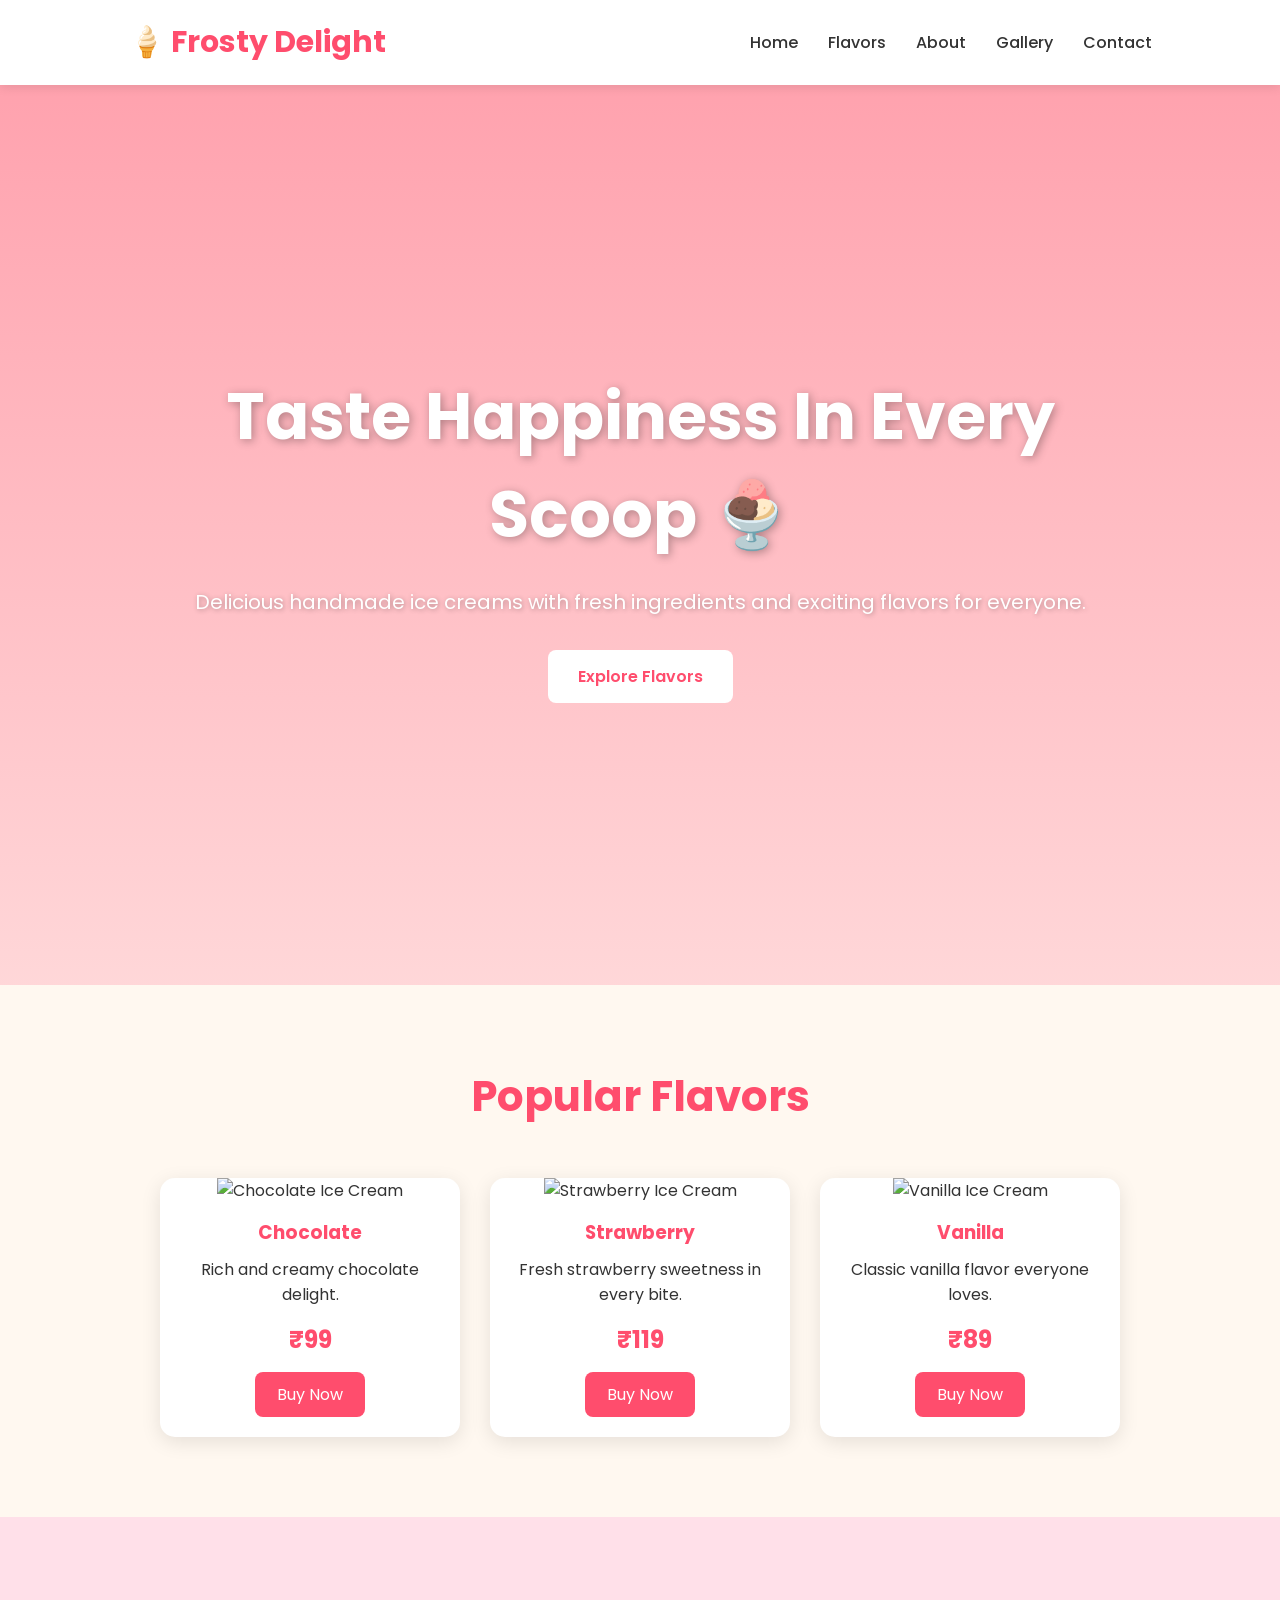
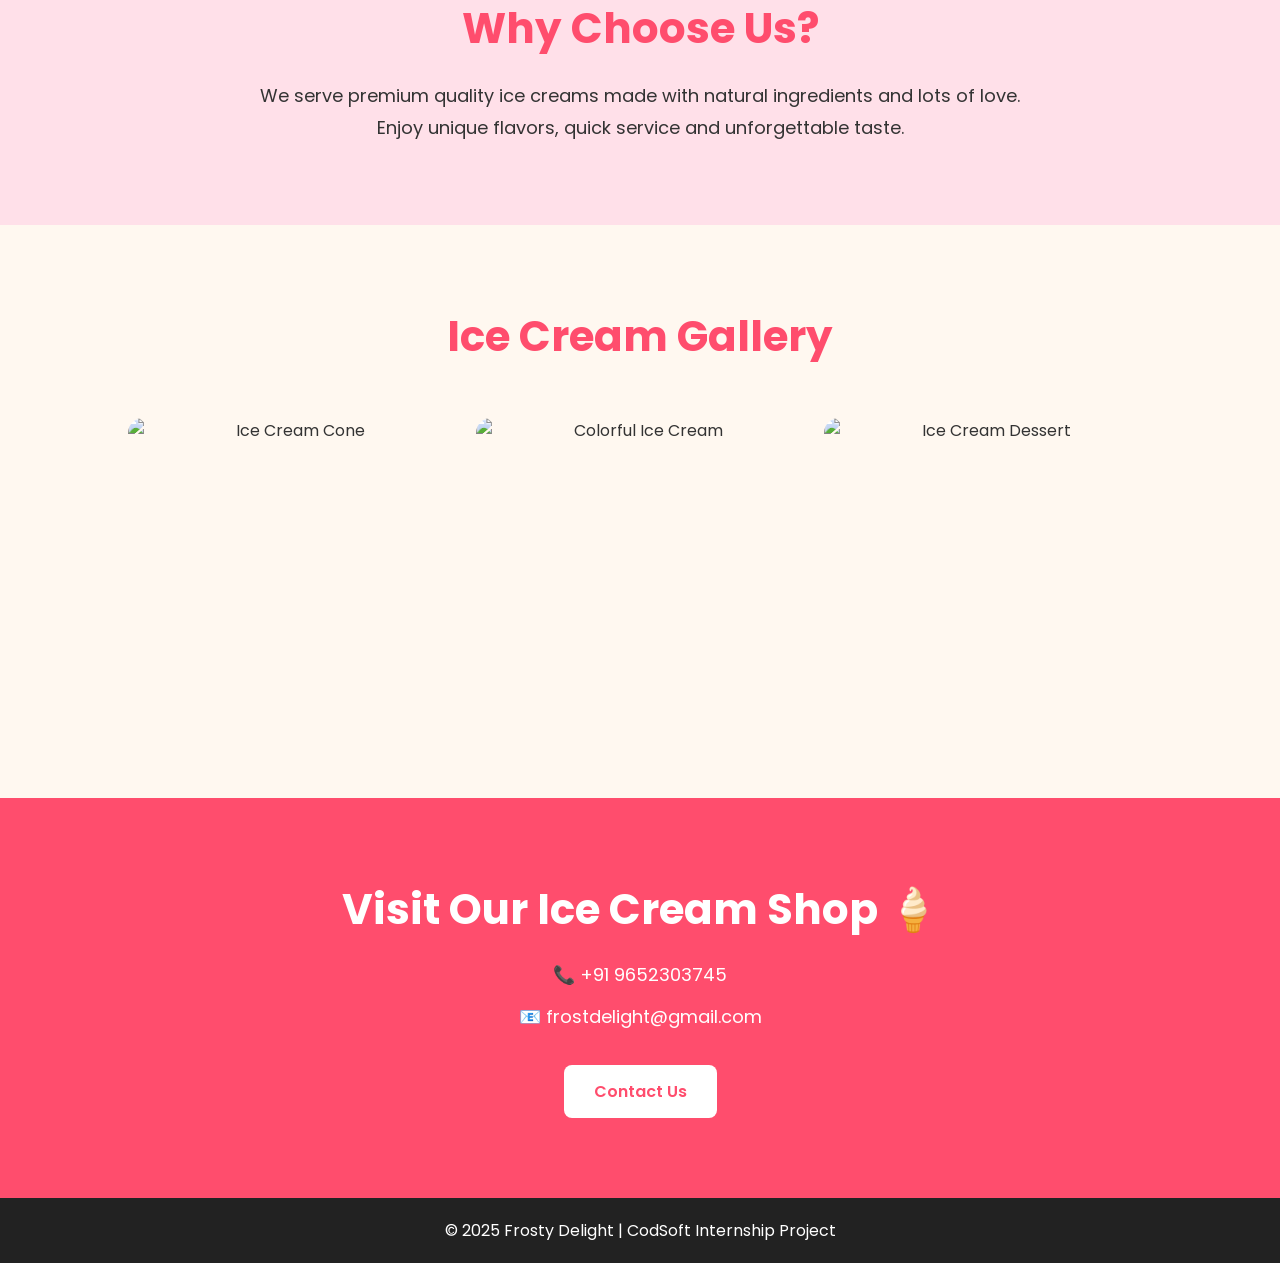
==== commit c3024ca9: "Update index.html" ====
--- a/index.html
+++ b/index.html
@@ -173,7 +173,7 @@
 
         <h2>Visit Our Ice Cream Shop 🍦</h2>
 
-        <p>📞 +91 9876543210</p>
+        <p>📞 +91 9652303745</p>
 
         <p>📧 frostdelight@gmail.com</p>
 
@@ -191,4 +191,4 @@
 
 </body>
 
-</html>+</html>
